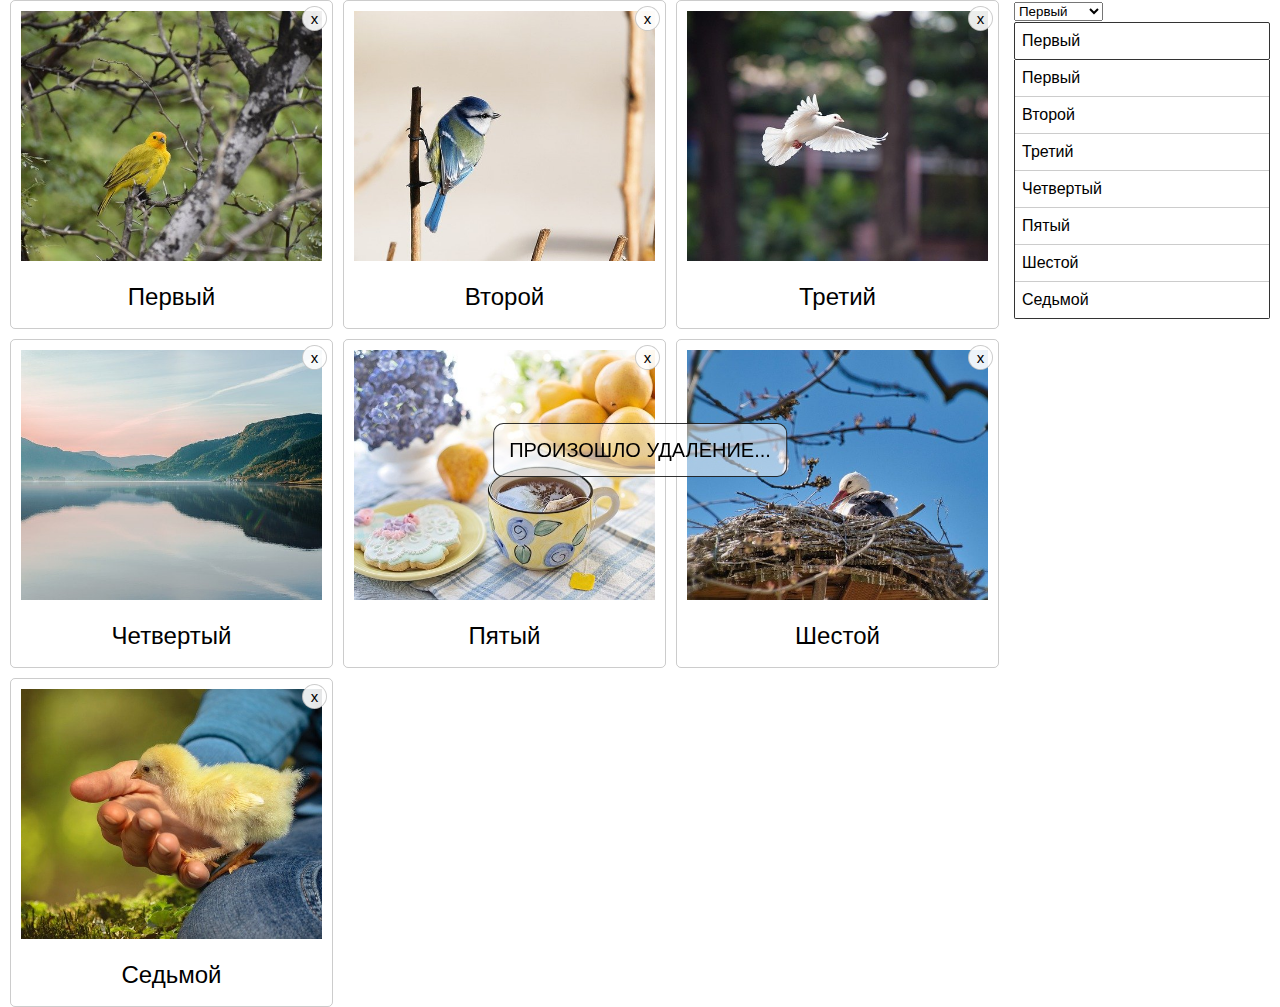
==== index.html @ 8e73287f "init" ====
<!DOCTYPE html>
<html lang="en">
<head>
  <meta charset="UTF-8">
  <meta http-equiv="X-UA-Compatible" content="IE=edge">
  <meta name="viewport" content="width=device-width, initial-scale=1.0">
  <title>Document</title>
  <link rel="stylesheet" href="style.css">
</head>
<body>
  <div class="block">
    <div class="block__column">
      <div class="block__select select">
        <select>
          <option value="1">Первый</option>
          <option value="2">Второй</option>
          <option value="3">Третий</option>
          <option value="4">Четвертый</option>
          <option value="5">Пятый</option>
          <option value="6">Шестой</option>
          <option value="7">Седьмой</option>
        </select>
        <div class="select__value">Первый</div>
        <ul class="select__list">
          <li class="select__item active">Первый</li>
          <li class="select__item">Второй</li>
          <li class="select__item">Третий</li>
          <li class="select__item">Четвертый</li>
          <li class="select__item">Пятый</li>
          <li class="select__item">Шестой</li>
          <li class="select__item">Седьмой</li>
        </ul>
      </div>
    </div>
    <ul class="block__list">
      <li class="block__item card">
        <div class="card__img">
          <img src="img/1.jpg" alt="card-img">
        </div>
        <div class="card__caption">Первый</div>
        <button class="card__close">x</button>
      </li>
      <li class="block__item card">
        <div class="card__img">
          <img src="img/2.jpg" alt="card-img">
        </div>
        <div class="card__caption">Второй</div>
        <button class="card__close">x</button>
      </li>
      <li class="block__item card">
        <div class="card__img">
          <img src="img/3.jpg" alt="card-img">
        </div>
        <div class="card__caption">Третий</div>
        <button class="card__close">x</button>
      </li>
      <li class="block__item card">
        <div class="card__img">
          <img src="img/4.jpg" alt="card-img">
        </div>
        <div class="card__caption">Четвертый</div>
        <button class="card__close">x</button>
      </li>
      <li class="block__item card">
        <div class="card__img">
          <img src="img/5.jpg" alt="card-img">
        </div>
        <div class="card__caption">Пятый</div>
        <button class="card__close">x</button>
      </li>
      <li class="block__item card">
        <div class="card__img">
          <img src="img/6.jpg" alt="card-img">
        </div>
        <div class="card__caption">Шестой</div>
        <button class="card__close">x</button>
      </li>
      <li class="block__item card">
        <div class="card__img">
          <img src="img/7.jpg" alt="card-img">
        </div>
        <div class="card__caption">Седьмой</div>
        <button class="card__close">x</button>
      </li>
    </ul>
  </div>
  <div class="popup">Произошло удаление...</div>
</body>
</html>
---- style.css ----
/* global */

*,
*::after,
*::before {
  box-sizing: border-box;
}

html {
    height: 100%;
    box-sizing: border-box;
}

body {
    position: relative;
    display: flex;
    flex-direction: column;
    min-width: 320px;
    min-height: 100%;
    margin: 0;
    padding: 0;
    font-family: Arial, Helvetica, sans-serif;
    font-size: 16px;
    line-height: 22px;
    font-weight: 400;
    color: black;
}

img {
  max-width: 100%;
  height: auto;
}

.visually-hidden {
  position: absolute;
  width: 1px;
  height: 1px;
  margin: -1px;
  border: 0;
  padding: 0;
  white-space: nowrap;
  clip-path: inset(100%);
  clip: rect(0 0 0 0);
  overflow: hidden;
}

.hidden {
  display: none !important;
}

/* block */

.block {
  max-width: 1960px;
  width: 100%;
  padding: 0 20px;
  margin: 0 auto;

  display: grid;
  grid-template-columns: 1fr 15.3vw;
  grid-column-gap: 15px;
}

@media screen and (min-width: 1920px) {
  .block {
    grid-template-columns: 1fr 300px;
  }
}

@media screen and (max-width: 1280px) {
  .block {
    padding: 0 10px;
    grid-template-columns: 1fr 20vw;
  }
}

@media screen and (max-width: 576px) {
  .block {
    display: block;
  }
}

.block__list {
  list-style: none;
  margin: 0;
  padding: 0;
  display: grid;
  grid-template-columns: repeat(3, 1fr);
  grid-gap: 10px;

  order: 0;
}

@media screen and (max-width: 768px) {
  .block__list {
    grid-template-columns: repeat(2, 1fr);
  }
}

.block__column {
  order: 1;
}

/* card */
.card {
  position: relative;
  padding: 10px;

  border: 1px solid rgba(0, 0, 0, 0.2);
  border-radius: 5px;
}

.card__img {
  width: 100%;
  height: 250px;
}

@media screen and (max-width: 1024px) {
  .card__img {
    height: 190px;
  }
}

@media screen and (max-width: 576px) {
  .card__img {
    height: 120px;
  }
}

.card__img img {
  display: block;
  width: 100%;
  height: 100%;

  object-fit: cover;
  object-position: center;
}

.card__caption {
  margin: 25px 0 10px;

  font-size: 24px;
  font-weight: 400;
  text-align: center;
}

@media screen and (max-width: 1024px) {
  .card__caption {
    font-size: 22px;
  }
}

@media screen and (max-width: 768px) {
  .card__caption {
    margin: 15px 0 5px;

    font-size: 18px;
  }
}

.card__close {
  appearance: none;
  padding: 0;
  outline: none;

  position: absolute;
  top: 5px;
  right: 5px;
  cursor: pointer;

  display: flex;
  align-items: center;
  justify-content: center;
  width: 25px;
  height: 25px;

  font-size: 15px;
  line-height: 1;

  background: rgba(255, 255, 255, 0.9);
  border: 1px solid rgba(0, 0, 0, 0.2);
  border-radius: 50%;
}

/* select */

.select {
  position: relative;

  width: 100%;
}

.select__value {
  width: 100%;
  padding: 7px;

  font-size: 16px;

  border-radius: 2px;
  border: 1px solid rgba(0, 0, 0, 0.8);
}

@media screen and (max-width: 768px) {
  .select__value {
    font-size: 14px;
  }
}

.select__value.active {
  border-radius: 2px 2px 0 0;
}

.select__list {
  list-style: none;
  margin: 0;
  padding: 0;

  border-radius: 0 0 2px 2px;
  border: 1px solid rgba(0, 0, 0, 0.8);
  border-top: none;
}

@media screen and (max-width: 576px) {
  .select__list {
    position: absolute;
    left: 0;
    top: 100%;
    z-index: 2;

    width: 100%;

    background-color: #fff;
  }
}

.select__item {
  cursor: pointer;
  padding: 7px;

  font-size: 16px;

  border-bottom: 1px solid rgba(0, 0, 0, 0.2);
}

.select__item:last-child {
  border-bottom: none;
}

@media screen and (max-width: 768px) {
  .select__item {
    font-size: 14px;
  }
}

/* popup */

.popup {
  position: fixed;
  z-index: 2;
  top: 50%;
  left: 50%;
  transform: translate(-50%,-50%);

  padding: 15px;

  font-size: 20px;
  text-transform: uppercase;

  background: rgba(255, 255, 255, 0.5);
  border: 1px solid rgba(0, 0, 0, 0.8);
  border-radius: 10px;
}

@media screen and (max-width: 768px) {
  .popup {
    font-size: 17px;
  }
}
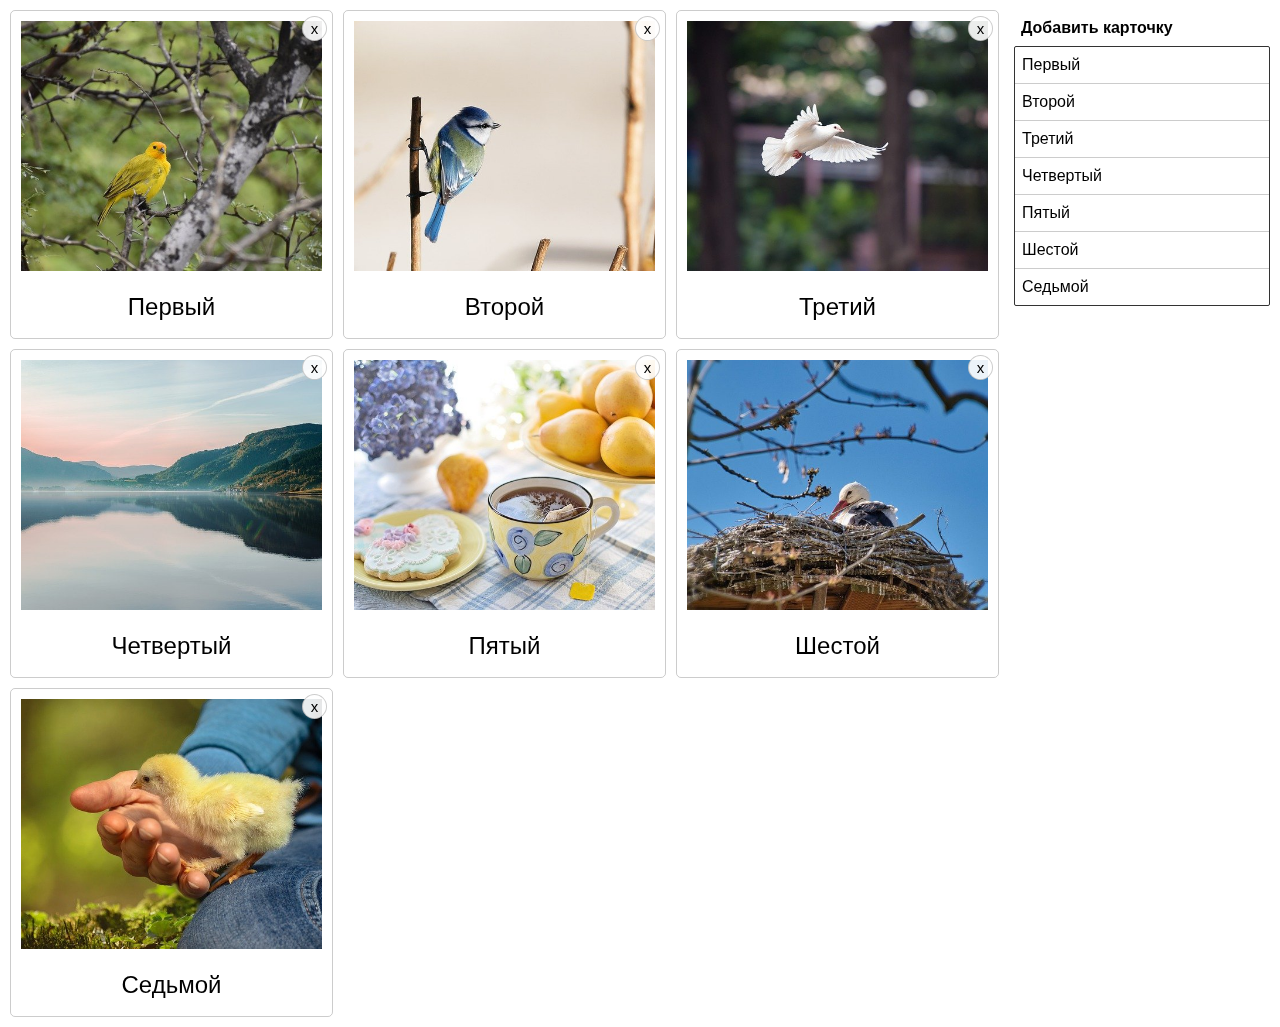
==== commit c5cb41c4: "feat: layout" ====
--- a/index.html
+++ b/index.html
@@ -8,82 +8,6 @@
   <link rel="stylesheet" href="style.css">
 </head>
 <body>
-  <div class="block">
-    <div class="block__column">
-      <div class="block__select select">
-        <select>
-          <option value="1">Первый</option>
-          <option value="2">Второй</option>
-          <option value="3">Третий</option>
-          <option value="4">Четвертый</option>
-          <option value="5">Пятый</option>
-          <option value="6">Шестой</option>
-          <option value="7">Седьмой</option>
-        </select>
-        <div class="select__value">Первый</div>
-        <ul class="select__list">
-          <li class="select__item active">Первый</li>
-          <li class="select__item">Второй</li>
-          <li class="select__item">Третий</li>
-          <li class="select__item">Четвертый</li>
-          <li class="select__item">Пятый</li>
-          <li class="select__item">Шестой</li>
-          <li class="select__item">Седьмой</li>
-        </ul>
-      </div>
-    </div>
-    <ul class="block__list">
-      <li class="block__item card">
-        <div class="card__img">
-          <img src="img/1.jpg" alt="card-img">
-        </div>
-        <div class="card__caption">Первый</div>
-        <button class="card__close">x</button>
-      </li>
-      <li class="block__item card">
-        <div class="card__img">
-          <img src="img/2.jpg" alt="card-img">
-        </div>
-        <div class="card__caption">Второй</div>
-        <button class="card__close">x</button>
-      </li>
-      <li class="block__item card">
-        <div class="card__img">
-          <img src="img/3.jpg" alt="card-img">
-        </div>
-        <div class="card__caption">Третий</div>
-        <button class="card__close">x</button>
-      </li>
-      <li class="block__item card">
-        <div class="card__img">
-          <img src="img/4.jpg" alt="card-img">
-        </div>
-        <div class="card__caption">Четвертый</div>
-        <button class="card__close">x</button>
-      </li>
-      <li class="block__item card">
-        <div class="card__img">
-          <img src="img/5.jpg" alt="card-img">
-        </div>
-        <div class="card__caption">Пятый</div>
-        <button class="card__close">x</button>
-      </li>
-      <li class="block__item card">
-        <div class="card__img">
-          <img src="img/6.jpg" alt="card-img">
-        </div>
-        <div class="card__caption">Шестой</div>
-        <button class="card__close">x</button>
-      </li>
-      <li class="block__item card">
-        <div class="card__img">
-          <img src="img/7.jpg" alt="card-img">
-        </div>
-        <div class="card__caption">Седьмой</div>
-        <button class="card__close">x</button>
-      </li>
-    </ul>
-  </div>
-  <div class="popup">Произошло удаление...</div>
+  <script src="script1.js"></script>
 </body>
 </html>--- a/style.css
+++ b/style.css
@@ -53,7 +53,7 @@
 .block {
   max-width: 1960px;
   width: 100%;
-  padding: 0 20px;
+  padding: 20px;
   margin: 0 auto;
 
   display: grid;
@@ -69,7 +69,7 @@
 
 @media screen and (max-width: 1280px) {
   .block {
-    padding: 0 10px;
+    padding: 10px;
     grid-template-columns: 1fr 20vw;
   }
 }
@@ -190,24 +190,17 @@
   width: 100%;
 }
 
-.select__value {
-  width: 100%;
+.select__caption {
   padding: 7px;
 
   font-size: 16px;
-
-  border-radius: 2px;
-  border: 1px solid rgba(0, 0, 0, 0.8);
-}
-
-@media screen and (max-width: 768px) {
-  .select__value {
+  font-weight: 600;
+}
+
+@media screen and (max-width: 768px) {
+  .select__caption {
     font-size: 14px;
   }
-}
-
-.select__value.active {
-  border-radius: 2px 2px 0 0;
 }
 
 .select__list {
@@ -215,9 +208,8 @@
   margin: 0;
   padding: 0;
 
-  border-radius: 0 0 2px 2px;
+  border-radius: 2px;
   border: 1px solid rgba(0, 0, 0, 0.8);
-  border-top: none;
 }
 
 @media screen and (max-width: 576px) {
@@ -242,6 +234,11 @@
   border-bottom: 1px solid rgba(0, 0, 0, 0.2);
 }
 
+.select__item:focus,
+.select__item:hover {
+  text-decoration: underline;
+}
+
 .select__item:last-child {
   border-bottom: none;
 }
@@ -269,6 +266,16 @@
   background: rgba(255, 255, 255, 0.5);
   border: 1px solid rgba(0, 0, 0, 0.8);
   border-radius: 10px;
+
+  transition: all 0.5s ease-in;
+  opacity: 0;
+  z-index: -2;
+}
+
+.popup.active {
+  transition: all 0.5s ease-in;
+  opacity: 1;
+  z-index: 2;
 }
 
 @media screen and (max-width: 768px) {
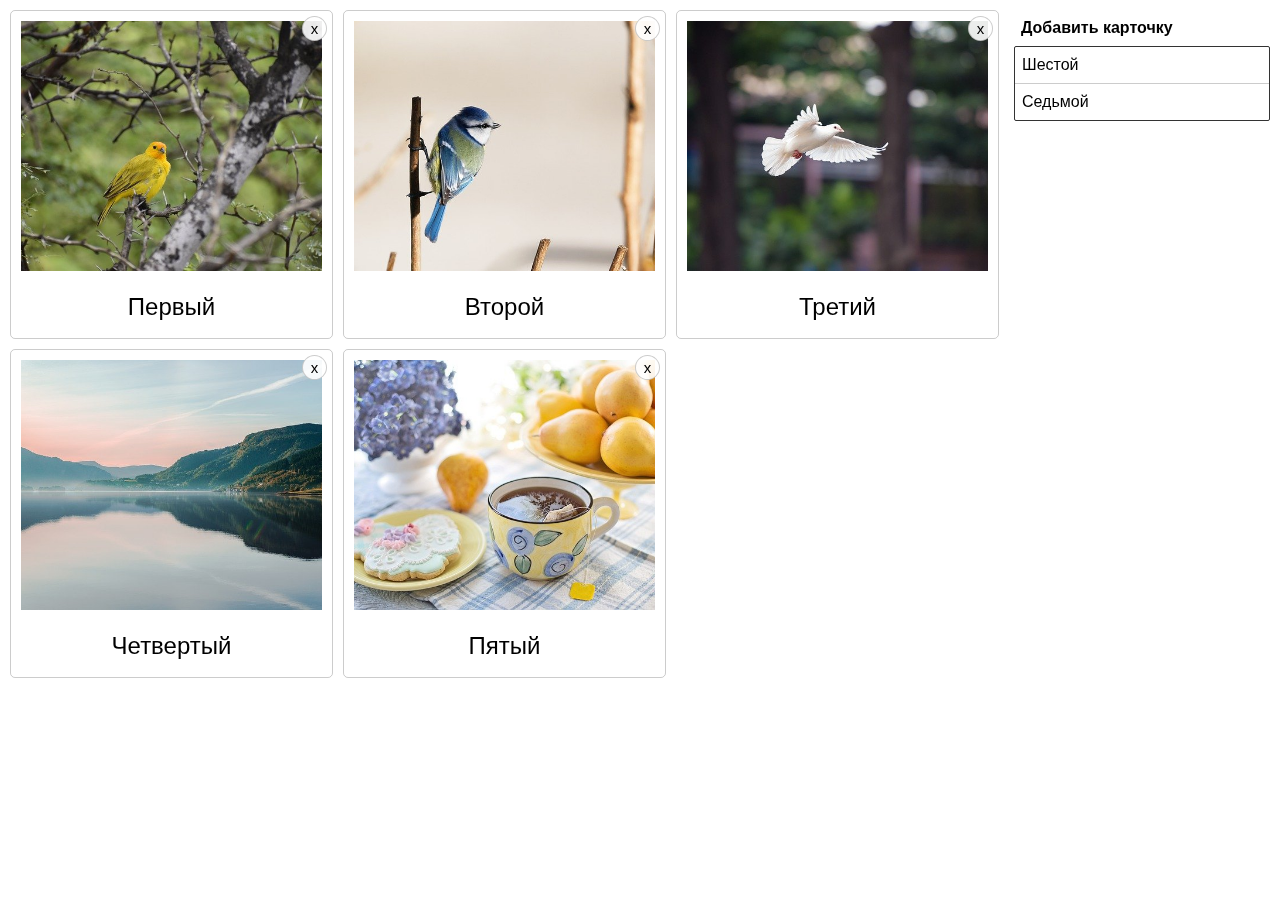
==== commit 2d848479: "feat: functions stage 1" ====
--- a/index.html
+++ b/index.html
@@ -8,6 +8,7 @@
   <link rel="stylesheet" href="style.css">
 </head>
 <body>
+  <div id="root"></div>
   <script src="script1.js"></script>
 </body>
 </html>--- a/style.css
+++ b/style.css
@@ -273,7 +273,6 @@
 }
 
 .popup.active {
-  transition: all 0.5s ease-in;
   opacity: 1;
   z-index: 2;
 }
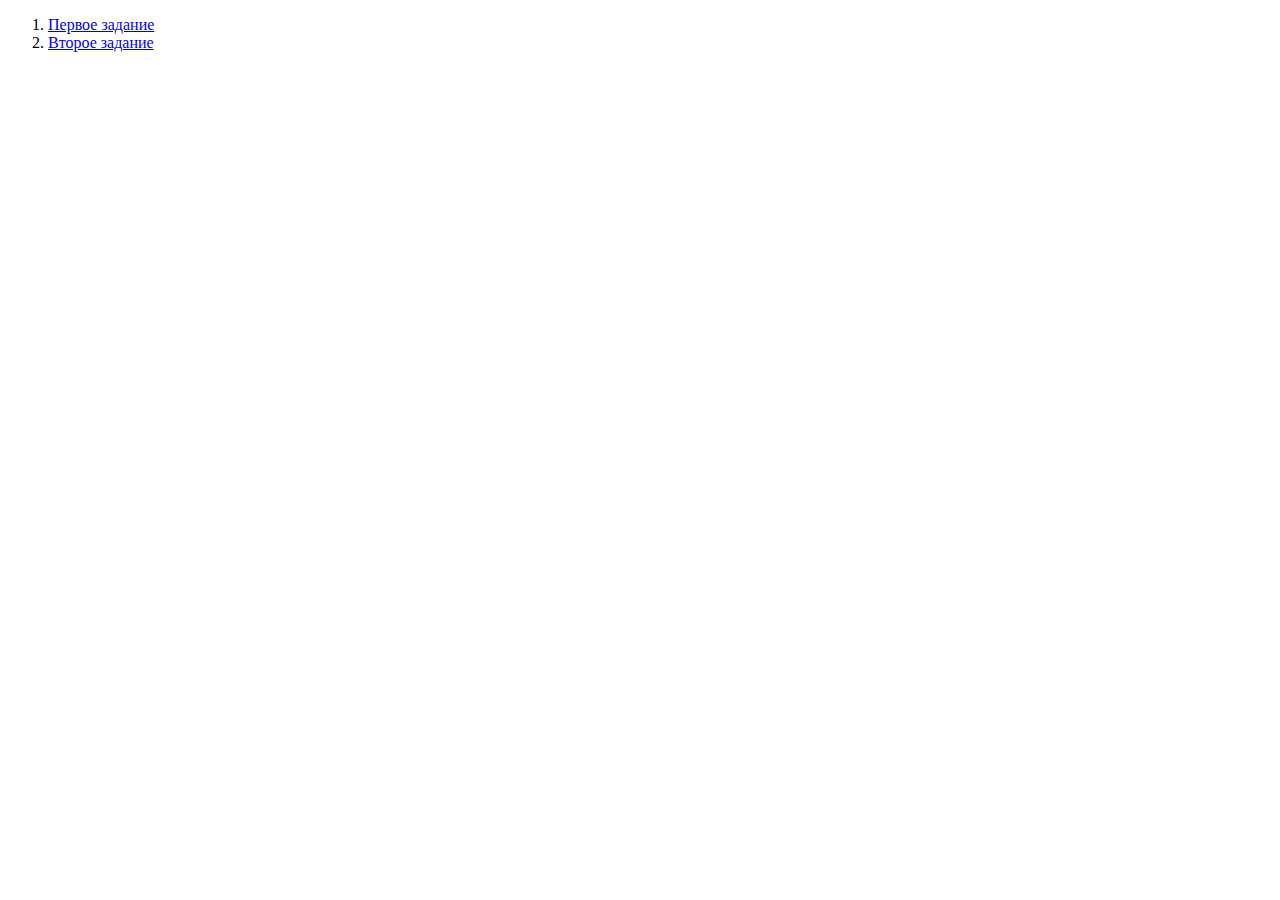
==== commit ff89bfb6: "feat: layout page-2" ====
--- a/index.html
+++ b/index.html
@@ -5,10 +5,15 @@
   <meta http-equiv="X-UA-Compatible" content="IE=edge">
   <meta name="viewport" content="width=device-width, initial-scale=1.0">
   <title>Document</title>
-  <link rel="stylesheet" href="style.css">
 </head>
 <body>
-  <div id="root"></div>
-  <script src="script1.js"></script>
+  <ol>
+    <li>
+      <a href="page-1.html">Первое задание</a>
+    </li>
+    <li>
+      <a href="page-2.html">Второе задание</a>
+    </li>
+  </ol>
 </body>
 </html>